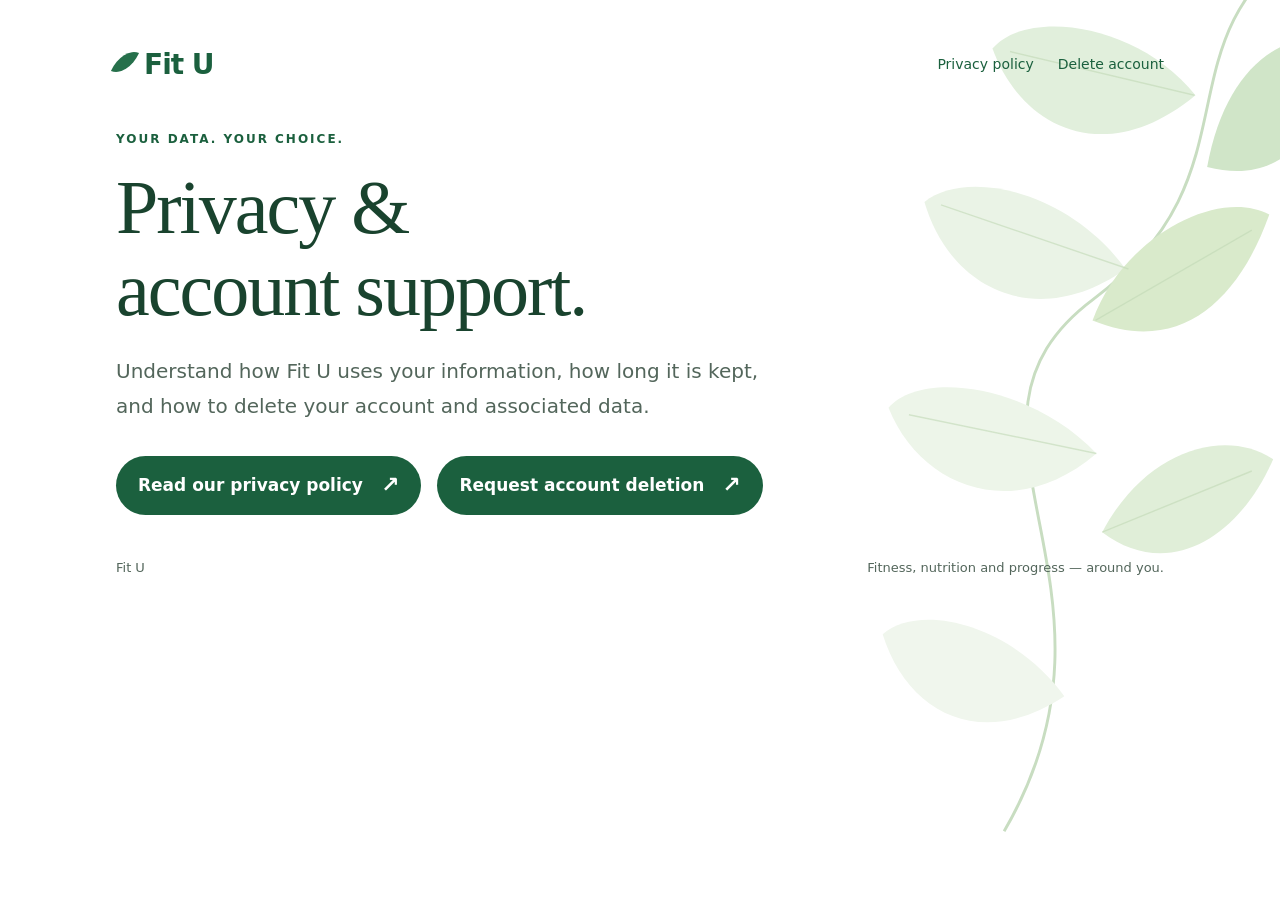
==== index.html @ ba50d15b "Add Fit U privacy and account deletion website" ====
<!doctype html>
<html lang="en"><head><meta charset="utf-8"><meta name="viewport" content="width=device-width,initial-scale=1"><meta name="description" content="Fit U privacy information and account deletion support."><title>Fit U · Privacy & account support</title><link rel="stylesheet" href="styles.css"></head>
<body><a class="skip" href="#main">Skip to content</a><div class="shell"><header><a class="brand" href="./">Fit U</a><nav aria-label="Main navigation"><a href="privacy-policy.html">Privacy policy</a><a href="account-deletion.html">Delete account</a></nav></header><main id="main"><div class="eyebrow">Your data. Your choice.</div><h1>Privacy &<br>account support.</h1><p class="intro">Understand how Fit U uses your information, how long it is kept, and how to delete your account and associated data.</p><div class="home-links"><a class="button" href="privacy-policy.html">Read our privacy policy <span aria-hidden="true">↗</span></a><a class="button" href="account-deletion.html">Request account deletion <span aria-hidden="true">↗</span></a></div></main><footer><span>Fit U</span><span>Fitness, nutrition and progress — around you.</span></footer></div></body></html>
---- styles.css ----
:root{color-scheme:light;--bg:#ffffff;--paper:#ffffff;--ink:#143326;--muted:#53665b;--green:#1b603e;--line:#dce5d9;--soft:#edf5ec}
*{box-sizing:border-box}html{scroll-behavior:smooth}body{margin:0;background:var(--bg);color:var(--ink);font:17px/1.75 ui-sans-serif,system-ui,sans-serif}a{color:var(--green);text-underline-offset:4px;overflow-wrap:anywhere}a:hover{text-decoration-thickness:2px}a:focus-visible{outline:3px solid var(--green);outline-offset:5px}.skip{position:absolute;top:-100px;left:16px;padding:12px;background:var(--paper)}.skip:focus{top:12px;z-index:3}.shell{max-width:1100px;margin:auto;padding:28px 26px 70px}header{display:flex;align-items:center;justify-content:space-between;gap:24px;padding:12px 0 40px} .brand{font-weight:750;letter-spacing:-1px;font-size:28px;text-decoration:none;white-space:nowrap}nav{display:flex;gap:24px;flex-wrap:wrap}nav a{font-size:14px;text-decoration:none}nav a[aria-current=page]{text-decoration:underline}.eyebrow{font-size:12px;font-weight:700;letter-spacing:2px;text-transform:uppercase;color:var(--green)}h1{font-family:Georgia,serif;font-weight:400;font-size:clamp(44px,6vw,76px);letter-spacing:-2px;line-height:1.08;margin:16px 0 24px}h2{font-size:24px;letter-spacing:-.6px;line-height:1.3;margin:0 0 16px}h3{font-size:18px;margin:22px 0 8px}p{margin:0 0 16px}.intro{max-width:720px;color:var(--muted);font-size:20px}.date{font-size:13px;color:var(--muted);margin:24px 0 44px}.layout{display:grid;grid-template-columns:220px minmax(0,1fr);gap:42px}.contents{align-self:start;position:sticky;top:24px;font-size:14px}.contents strong{display:block;margin-bottom:14px}.contents a{display:block;text-decoration:none;margin:10px 0}.paper{padding:8px;background:var(--soft);border-radius:30px}.core{background:var(--paper);border-radius:24px;padding:36px}section{scroll-margin-top:30px;padding:0 0 30px;margin:0 0 30px;border-bottom:1px solid var(--line)}section:last-child{padding-bottom:0;margin-bottom:0;border:0}ul,ol{padding-left:23px;margin:12px 0 20px}li{margin:8px 0}.callout{background:var(--soft);border-radius:18px;padding:22px;margin:22px 0}.callout p:last-child{margin-bottom:0}.button{display:inline-flex;align-items:center;gap:18px;background:var(--green);color:#fff;padding:14px 22px;border-radius:100px;text-decoration:none;font-weight:650;line-height:1.4;transition:transform .2s cubic-bezier(.16,1,.3,1)}.button:hover{transform:translateY(-2px)}.button:active{transform:scale(.98)}.button span{font-size:22px}table{width:100%;border-collapse:collapse;font-size:15px}th,td{text-align:left;vertical-align:top;padding:14px 10px;border-bottom:1px solid var(--line)}th{color:var(--green)}.table-wrap{overflow-x:auto}footer{margin-top:42px;color:var(--muted);font-size:13px;display:flex;justify-content:space-between;gap:16px;flex-wrap:wrap}.home-links{display:flex;gap:16px;flex-wrap:wrap;margin-top:32px}.notice{font-size:14px;color:var(--muted)}
@media(max-width:760px){.shell{padding:18px 18px 44px}header{align-items:flex-start;gap:12px;padding-bottom:30px}nav{gap:10px 18px;justify-content:flex-end}nav a{font-size:12px}.layout{grid-template-columns:minmax(0,1fr);gap:22px}.contents{position:static;display:flex;flex-wrap:wrap;gap:8px 18px}.contents strong{width:100%;margin:0}.contents a{margin:0}.core{padding:24px 20px}.intro{font-size:18px}.date{margin-bottom:28px}h1{letter-spacing:-1.3px}.button{max-width:100%}}
body::before{content:"";position:fixed;inset:0;background:url('leaves.svg') right top / min(680px,75vw) auto no-repeat;pointer-events:none;z-index:-1}body{isolation:isolate}.shell{position:relative}.brand::before{content:"";display:inline-block;width:18px;height:28px;margin-right:10px;border-radius:100% 0 100% 0;background:#26704b;transform:rotate(25deg);vertical-align:-2px}.paper{background:rgba(232,242,229,.78);box-shadow:0 24px 80px rgba(39,86,52,.055)}.core{background:rgba(255,255,255,.97)}.intro{max-width:670px}h1{color:#19432e}.contents strong{color:var(--green)}.button[aria-disabled=true]{background:#e5ede4;color:#61715f;cursor:default;transform:none}.email-slot{display:inline-block;min-width:180px;height:30px;border-bottom:1px solid #89ae91;vertical-align:middle}
@media(prefers-reduced-motion:reduce){html{scroll-behavior:auto}.button{transition:none}}
@media print{body{background:white;color:black;font-size:11pt}.shell{padding:0}header,footer,.contents,.skip{display:none}.layout{display:block}.paper,.core{background:white;padding:0}h1{font-size:30pt}.button{background:none;color:black;padding:0}section{break-inside:avoid}.date{margin-bottom:20px}}
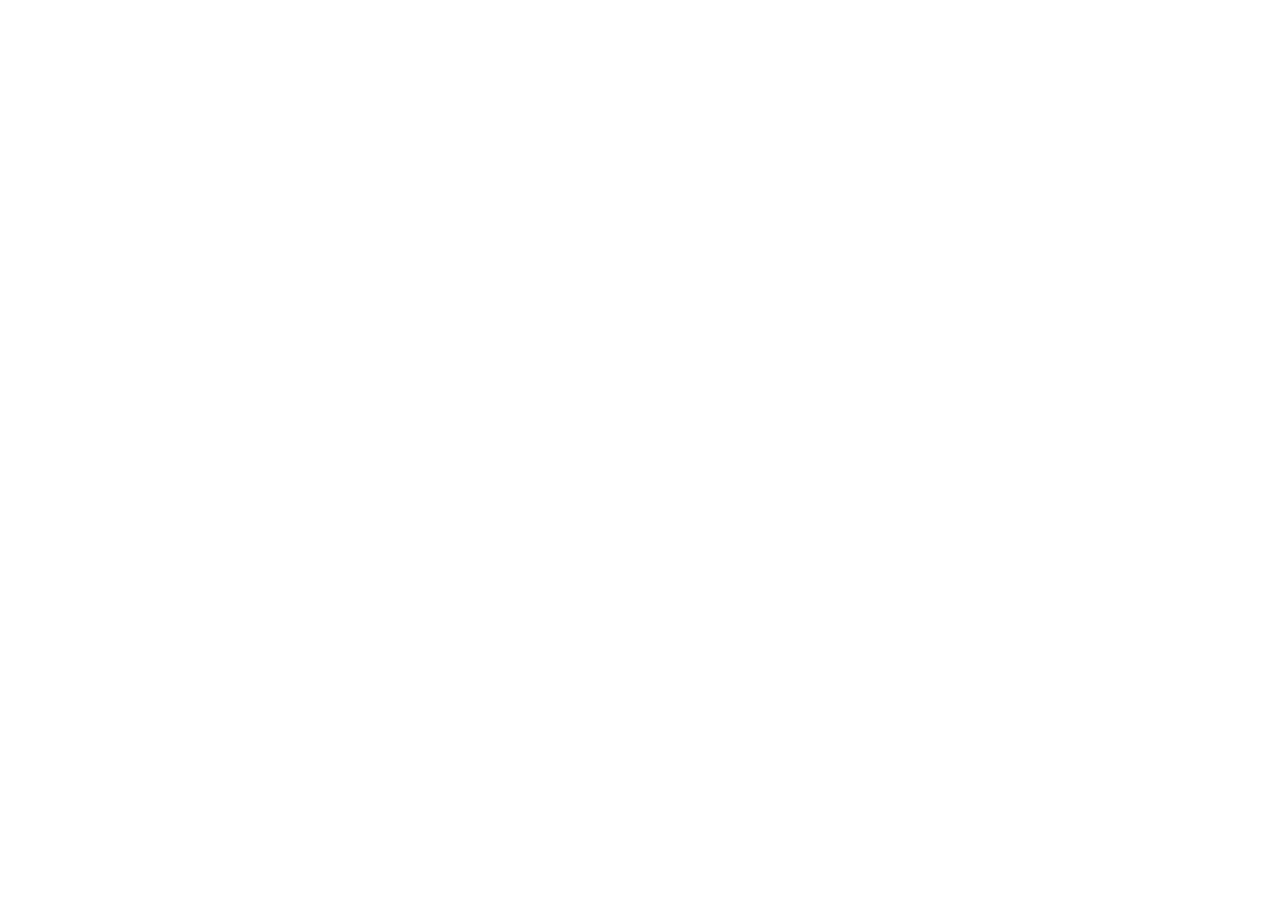
==== commit d70273f5: "Migrate public pages to fit-u.co and retain legacy redirects" ====
--- a/index.html
+++ b/index.html
@@ -1,3 +1 @@
-<!doctype html>
-<html lang="en"><head><meta charset="utf-8"><meta name="viewport" content="width=device-width,initial-scale=1"><meta name="description" content="Fit U privacy information and account deletion support."><title>Fit U · Privacy & account support</title><link rel="stylesheet" href="styles.css"></head>
-<body><a class="skip" href="#main">Skip to content</a><div class="shell"><header><a class="brand" href="./">Fit U</a><nav aria-label="Main navigation"><a href="privacy-policy.html">Privacy policy</a><a href="account-deletion.html">Delete account</a></nav></header><main id="main"><div class="eyebrow">Your data. Your choice.</div><h1>Privacy &<br>account support.</h1><p class="intro">Understand how Fit U uses your information, how long it is kept, and how to delete your account and associated data.</p><div class="home-links"><a class="button" href="privacy-policy.html">Read our privacy policy <span aria-hidden="true">↗</span></a><a class="button" href="account-deletion.html">Request account deletion <span aria-hidden="true">↗</span></a></div></main><footer><span>Fit U</span><span>Fitness, nutrition and progress — around you.</span></footer></div></body></html>
+<!doctype html><html lang="en"><meta charset="utf-8"><meta name="referrer" content="no-referrer"><title>Fit U has moved</title><link rel="canonical" href="https://fit-u.co/"><body><p>Fit U has moved to <a href="https://fit-u.co/">https://fit-u.co/</a>.</p><script>location.replace("https://fit-u.co/"+location.search+location.hash);</script></body></html>
